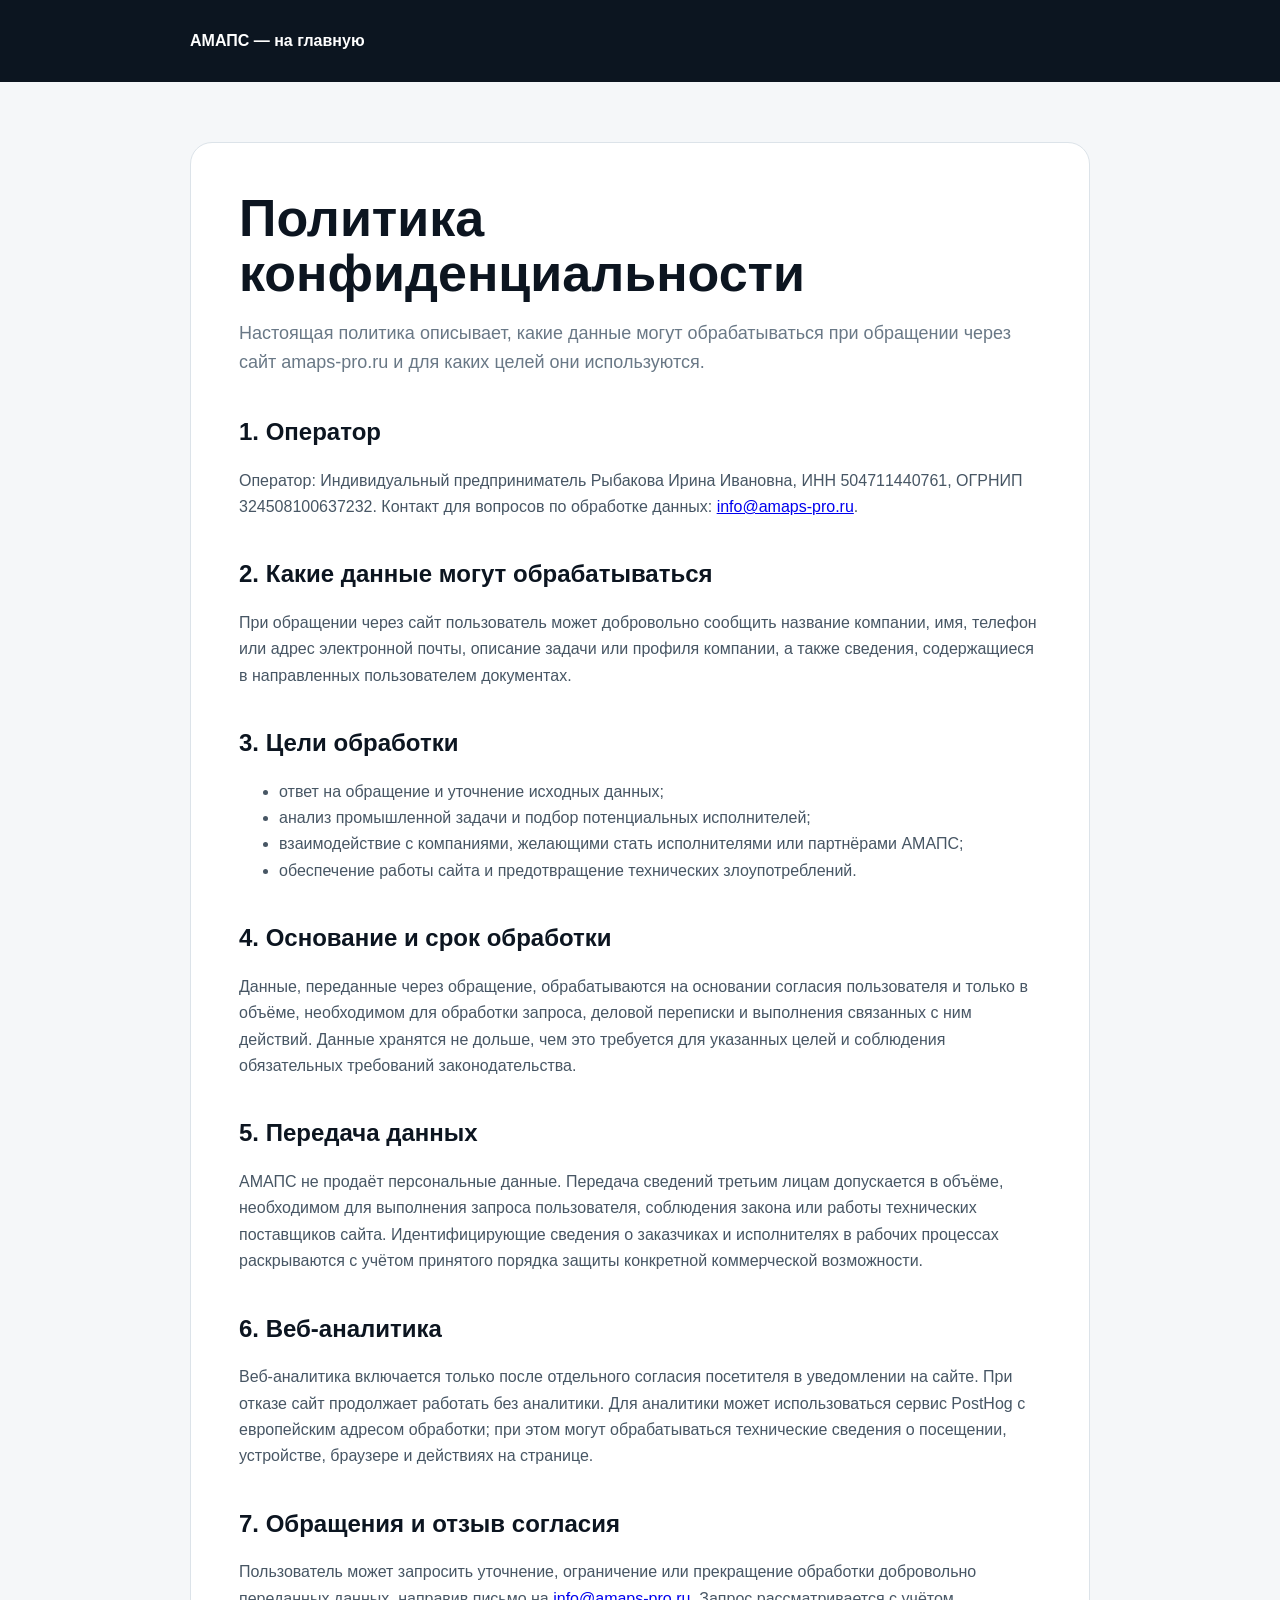
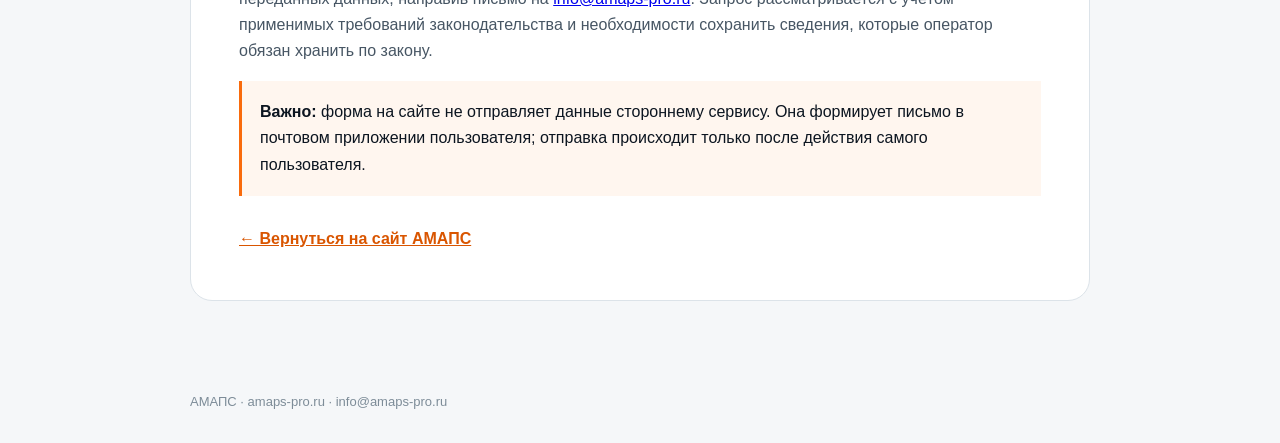
==== privacy.html @ 25594b65 "Добавить политику конфиденциальности АМАПС" ====
<!DOCTYPE html>
<html lang="ru">
<head>
<meta charset="utf-8"/>
<meta name="viewport" content="width=device-width, initial-scale=1"/>
<meta name="robots" content="index,follow"/>
<link rel="canonical" href="https://amaps-pro.ru/privacy.html"/>
<title>Политика конфиденциальности — АМАПС</title>
<style>
:root{--ink:#0c1520;--paper:#f5f7f9;--white:#fff;--muted:#647282;--line:#dce3e9;--accent:#f96b0c;--shell:min(900px,calc(100% - 32px))}*{box-sizing:border-box}body{margin:0;font-family:Arial,Helvetica,sans-serif;background:var(--paper);color:var(--ink);line-height:1.65}.shell{width:var(--shell);margin:auto}.top{background:var(--ink);color:#fff;padding:28px 0}.top a{color:#fff;text-decoration:none;font-weight:800}.main{padding:60px 0}.card{background:#fff;border:1px solid var(--line);border-radius:22px;padding:clamp(24px,5vw,48px)}h1{font-size:clamp(34px,5vw,52px);line-height:1.05;margin:0 0 16px}h2{font-size:24px;margin:34px 0 12px}p,li{color:#475664}.lead{font-size:18px;color:#697886}.note{padding:18px;border-left:3px solid var(--accent);background:#fff6ef}.back{display:inline-block;margin-top:30px;color:#d95500;font-weight:800}.foot{padding:30px 0;color:#7d8c98;font-size:13px}
</style>
</head>
<body>
<header class="top"><div class="shell"><a href="/">АМАПС — на главную</a></div></header>
<main class="main"><div class="shell"><article class="card"><h1>Политика конфиденциальности</h1><p class="lead">Настоящая политика описывает, какие данные могут обрабатываться при обращении через сайт amaps-pro.ru и для каких целей они используются.</p>
<h2>1. Оператор</h2><p>Оператор: Индивидуальный предприниматель Рыбакова Ирина Ивановна, ИНН 504711440761, ОГРНИП 324508100637232. Контакт для вопросов по обработке данных: <a href="mailto:info@amaps-pro.ru">info@amaps-pro.ru</a>.</p>
<h2>2. Какие данные могут обрабатываться</h2><p>При обращении через сайт пользователь может добровольно сообщить название компании, имя, телефон или адрес электронной почты, описание задачи или профиля компании, а также сведения, содержащиеся в направленных пользователем документах.</p>
<h2>3. Цели обработки</h2><ul><li>ответ на обращение и уточнение исходных данных;</li><li>анализ промышленной задачи и подбор потенциальных исполнителей;</li><li>взаимодействие с компаниями, желающими стать исполнителями или партнёрами АМАПС;</li><li>обеспечение работы сайта и предотвращение технических злоупотреблений.</li></ul>
<h2>4. Основание и срок обработки</h2><p>Данные, переданные через обращение, обрабатываются на основании согласия пользователя и только в объёме, необходимом для обработки запроса, деловой переписки и выполнения связанных с ним действий. Данные хранятся не дольше, чем это требуется для указанных целей и соблюдения обязательных требований законодательства.</p>
<h2>5. Передача данных</h2><p>АМАПС не продаёт персональные данные. Передача сведений третьим лицам допускается в объёме, необходимом для выполнения запроса пользователя, соблюдения закона или работы технических поставщиков сайта. Идентифицирующие сведения о заказчиках и исполнителях в рабочих процессах раскрываются с учётом принятого порядка защиты конкретной коммерческой возможности.</p>
<h2>6. Веб-аналитика</h2><p>Веб-аналитика включается только после отдельного согласия посетителя в уведомлении на сайте. При отказе сайт продолжает работать без аналитики. Для аналитики может использоваться сервис PostHog с европейским адресом обработки; при этом могут обрабатываться технические сведения о посещении, устройстве, браузере и действиях на странице.</p>
<h2>7. Обращения и отзыв согласия</h2><p>Пользователь может запросить уточнение, ограничение или прекращение обработки добровольно переданных данных, направив письмо на <a href="mailto:info@amaps-pro.ru">info@amaps-pro.ru</a>. Запрос рассматривается с учётом применимых требований законодательства и необходимости сохранить сведения, которые оператор обязан хранить по закону.</p>
<div class="note"><strong>Важно:</strong> форма на сайте не отправляет данные стороннему сервису. Она формирует письмо в почтовом приложении пользователя; отправка происходит только после действия самого пользователя.</div>
<a class="back" href="/">← Вернуться на сайт АМАПС</a></article></div></main>
<footer class="foot"><div class="shell">АМАПС · amaps-pro.ru · info@amaps-pro.ru</div></footer>
</body>
</html>
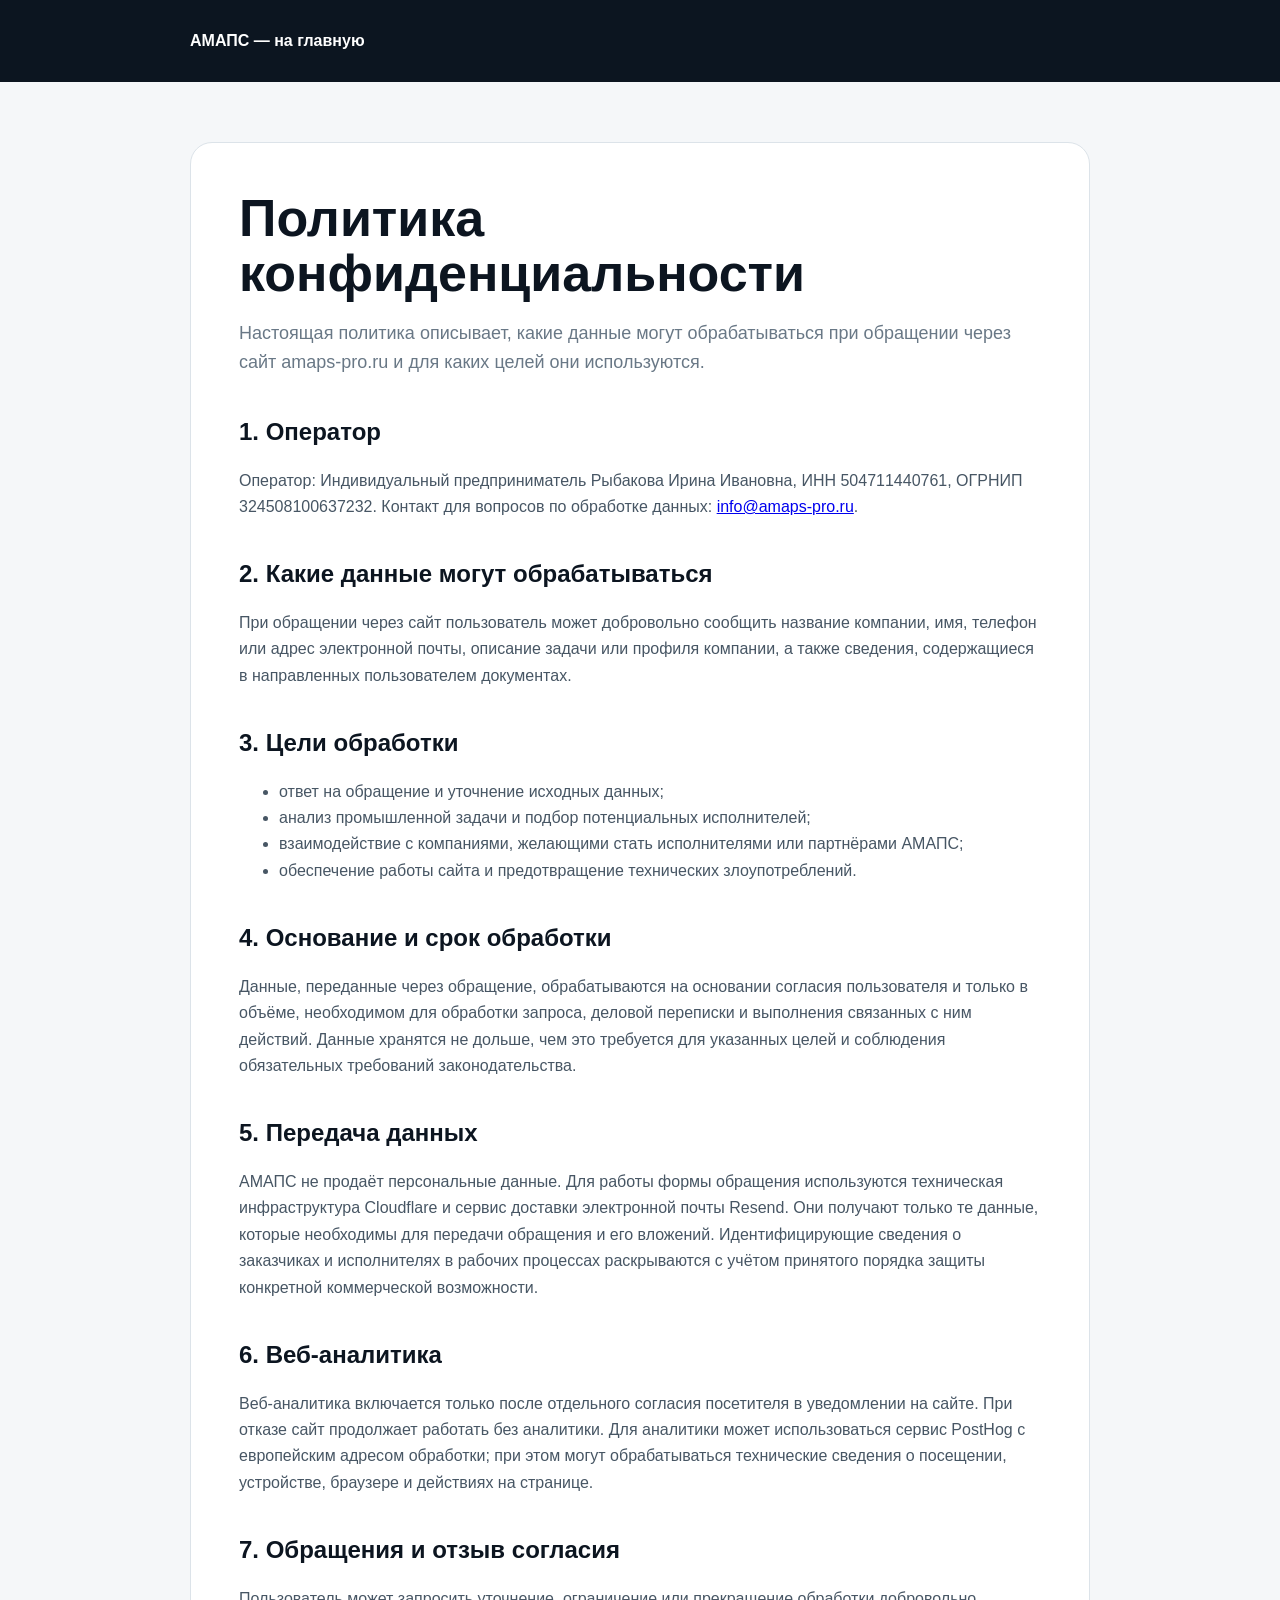
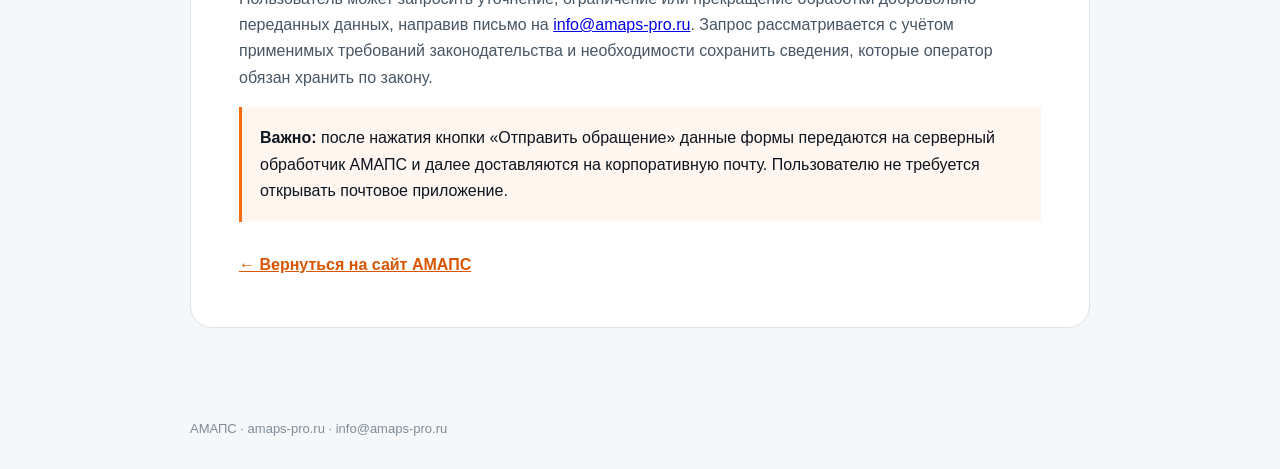
==== commit 8e302910: "Обновить политику под серверную отправку формы" ====
--- a/privacy.html
+++ b/privacy.html
@@ -17,10 +17,10 @@
 <h2>2. Какие данные могут обрабатываться</h2><p>При обращении через сайт пользователь может добровольно сообщить название компании, имя, телефон или адрес электронной почты, описание задачи или профиля компании, а также сведения, содержащиеся в направленных пользователем документах.</p>
 <h2>3. Цели обработки</h2><ul><li>ответ на обращение и уточнение исходных данных;</li><li>анализ промышленной задачи и подбор потенциальных исполнителей;</li><li>взаимодействие с компаниями, желающими стать исполнителями или партнёрами АМАПС;</li><li>обеспечение работы сайта и предотвращение технических злоупотреблений.</li></ul>
 <h2>4. Основание и срок обработки</h2><p>Данные, переданные через обращение, обрабатываются на основании согласия пользователя и только в объёме, необходимом для обработки запроса, деловой переписки и выполнения связанных с ним действий. Данные хранятся не дольше, чем это требуется для указанных целей и соблюдения обязательных требований законодательства.</p>
-<h2>5. Передача данных</h2><p>АМАПС не продаёт персональные данные. Передача сведений третьим лицам допускается в объёме, необходимом для выполнения запроса пользователя, соблюдения закона или работы технических поставщиков сайта. Идентифицирующие сведения о заказчиках и исполнителях в рабочих процессах раскрываются с учётом принятого порядка защиты конкретной коммерческой возможности.</p>
+<h2>5. Передача данных</h2><p>АМАПС не продаёт персональные данные. Для работы формы обращения используются техническая инфраструктура Cloudflare и сервис доставки электронной почты Resend. Они получают только те данные, которые необходимы для передачи обращения и его вложений. Идентифицирующие сведения о заказчиках и исполнителях в рабочих процессах раскрываются с учётом принятого порядка защиты конкретной коммерческой возможности.</p>
 <h2>6. Веб-аналитика</h2><p>Веб-аналитика включается только после отдельного согласия посетителя в уведомлении на сайте. При отказе сайт продолжает работать без аналитики. Для аналитики может использоваться сервис PostHog с европейским адресом обработки; при этом могут обрабатываться технические сведения о посещении, устройстве, браузере и действиях на странице.</p>
 <h2>7. Обращения и отзыв согласия</h2><p>Пользователь может запросить уточнение, ограничение или прекращение обработки добровольно переданных данных, направив письмо на <a href="mailto:info@amaps-pro.ru">info@amaps-pro.ru</a>. Запрос рассматривается с учётом применимых требований законодательства и необходимости сохранить сведения, которые оператор обязан хранить по закону.</p>
-<div class="note"><strong>Важно:</strong> форма на сайте не отправляет данные стороннему сервису. Она формирует письмо в почтовом приложении пользователя; отправка происходит только после действия самого пользователя.</div>
+<div class="note"><strong>Важно:</strong> после нажатия кнопки «Отправить обращение» данные формы передаются на серверный обработчик АМАПС и далее доставляются на корпоративную почту. Пользователю не требуется открывать почтовое приложение.</div>
 <a class="back" href="/">← Вернуться на сайт АМАПС</a></article></div></main>
 <footer class="foot"><div class="shell">АМАПС · amaps-pro.ru · info@amaps-pro.ru</div></footer>
 </body>
